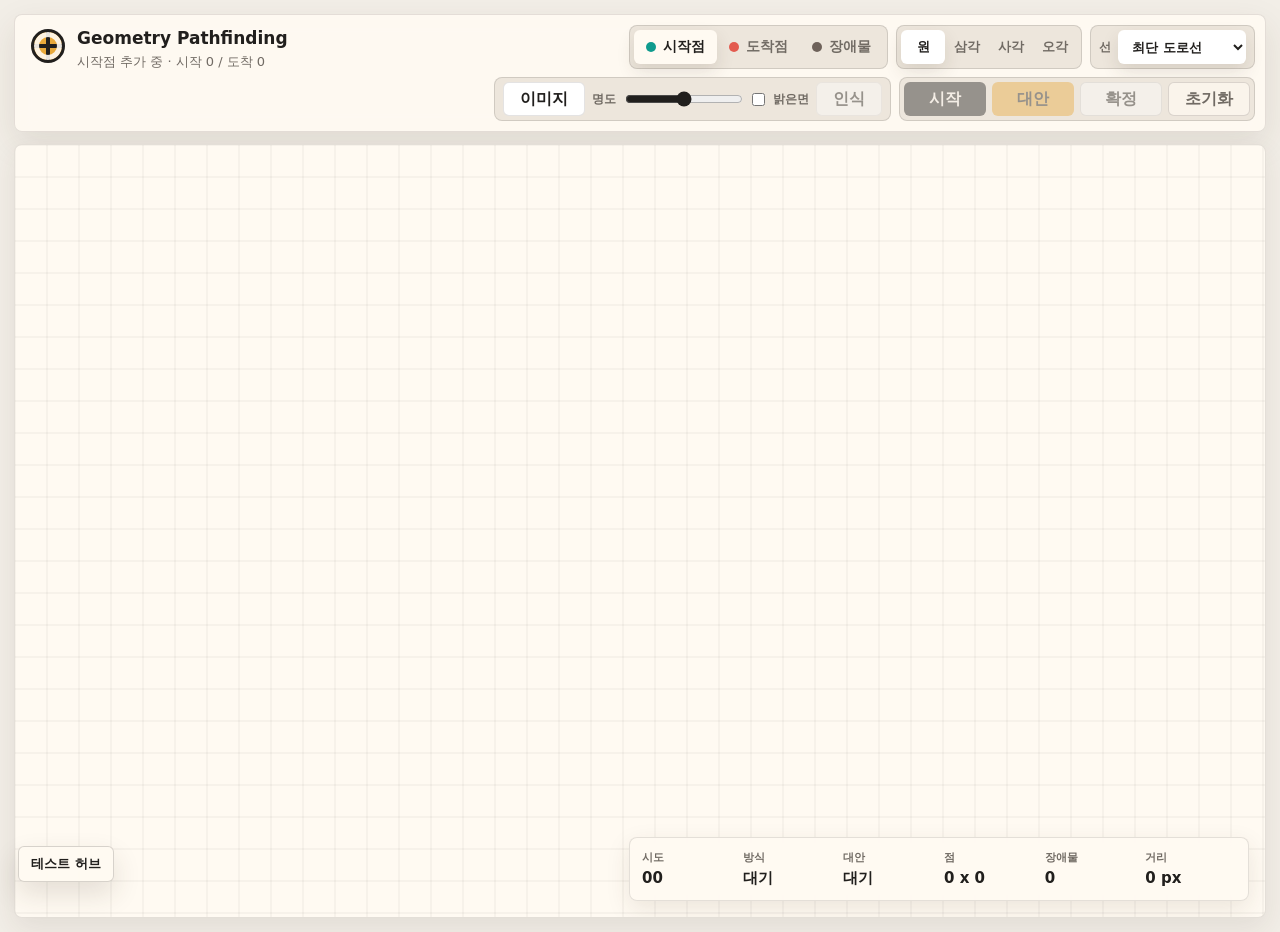
==== labs/realtime-geometry-pathfinding/index.html @ 37bf5133 "Build Codex Lab static Pages site" ====
<!doctype html>
<html lang="ko">
  <head>
    <meta charset="UTF-8" />
    <meta name="viewport" content="width=device-width, initial-scale=1.0" />
    <title>Realtime Geometry Pathfinding</title>
    <link rel="stylesheet" href="styles.css?v=alt2" />
  </head>
  <body>
    <main class="app-shell">
      <a class="lab-home" href="../../index.html">테스트 허브</a>
      <header class="topbar" aria-label="Geometry pathfinding controls">
        <div class="brand">
          <span class="brand-mark" aria-hidden="true"></span>
          <div>
            <h1>Geometry Pathfinding</h1>
            <p id="statusText">시작점 추가 중 · 시작 0 / 도착 0</p>
          </div>
        </div>

        <div class="toolbar" role="toolbar" aria-label="Point and run controls">
          <div class="mode-group" aria-label="Point mode">
            <button class="mode-button is-active" id="startModeButton" type="button" data-mode="start">
              <span class="dot dot-start" aria-hidden="true"></span>
              시작점
            </button>
            <button class="mode-button" id="endModeButton" type="button" data-mode="end">
              <span class="dot dot-end" aria-hidden="true"></span>
              도착점
            </button>
            <button class="mode-button" id="obstacleModeButton" type="button" data-mode="obstacle">
              <span class="dot dot-obstacle" aria-hidden="true"></span>
              장애물
            </button>
          </div>

          <div class="shape-group" aria-label="Obstacle shape">
            <button class="shape-button is-active" id="circleShapeButton" type="button" data-shape="circle">원</button>
            <button class="shape-button" type="button" data-shape="triangle">삼각</button>
            <button class="shape-button" type="button" data-shape="square">사각</button>
            <button class="shape-button" type="button" data-shape="pentagon">오각</button>
          </div>

          <div class="route-group" aria-label="Route method">
            <label for="routeModeSelect">선</label>
            <select id="routeModeSelect">
              <option value="shortest-road" selected>최단 도로선</option>
              <option value="shortest">최단 그래프</option>
              <option value="straight">직선</option>
              <option value="arc">호</option>
              <option value="dogleg">직교</option>
              <option value="wave">파동</option>
              <option value="probe">탐욕</option>
              <option value="orbit">회전</option>
              <option value="cycle">순환</option>
            </select>
          </div>

          <div class="route-tune" id="routeTunePanel" aria-label="Selected route settings" hidden>
            <div class="route-picker" id="routePicker"></div>
            <label for="clothoidRadiusSlider">반경</label>
            <input id="clothoidRadiusSlider" type="range" min="40" max="180" value="100" />
            <input id="clothoidRadiusValue" type="number" min="40" max="180" value="100" />
          </div>

          <div class="image-group" aria-label="Image obstacle recognition">
            <button class="image-button" id="imageButton" type="button">이미지</button>
            <label for="thresholdSlider">명도</label>
            <input id="thresholdSlider" type="range" min="0" max="255" value="128" />
            <label class="toggle-label" for="brightAreaToggle">
              <input id="brightAreaToggle" type="checkbox" />
              밝은면
            </label>
            <button class="image-button" id="detectImageButton" type="button" disabled>인식</button>
            <input id="imageInput" type="file" accept="image/*" hidden />
          </div>

          <div class="action-group" aria-label="Run controls">
            <button class="run-button" id="runButton" type="button" disabled>시작</button>
            <button class="pattern-button" id="patternButton" type="button" disabled>대안</button>
            <button class="commit-button" id="commitPatternButton" type="button" disabled>확정</button>
            <button class="ghost-button" id="resetButton" type="button">초기화</button>
          </div>
        </div>
      </header>

      <section class="stage-wrap" aria-label="Pathfinding stage">
        <canvas id="stage" aria-label="Pathfinding canvas"></canvas>

        <aside class="readout" aria-label="Attempt readout">
          <dl>
            <div>
              <dt>시도</dt>
              <dd id="attemptText">00</dd>
            </div>
            <div>
              <dt>방식</dt>
              <dd id="strategyText">대기</dd>
            </div>
            <div>
              <dt>대안</dt>
              <dd id="patternText">대기</dd>
            </div>
            <div>
              <dt>점</dt>
              <dd id="countText">0 x 0</dd>
            </div>
            <div>
              <dt>장애물</dt>
              <dd id="obstacleText">0</dd>
            </div>
            <div>
              <dt>거리</dt>
              <dd id="distanceText">0 px</dd>
            </div>
          </dl>
        </aside>
      </section>
    </main>

    <script src="app.js?v=alt2"></script>
  </body>
</html>
---- labs/realtime-geometry-pathfinding/styles.css ----
:root {
  color-scheme: light;
  --bg: #f5f1ea;
  --surface: #fffaf2;
  --ink: #211f1d;
  --muted: #716b64;
  --line: #d9d0c4;
  --grid: rgba(33, 31, 29, 0.07);
  --panel: rgba(255, 250, 242, 0.92);
  --control: #ede6dc;
  --start: #0f9b8e;
  --end: #e35b4f;
  --route: #2f6df6;
  --amber: #e9a93a;
  --shadow: 0 12px 34px rgba(64, 49, 32, 0.1);
}

* {
  box-sizing: border-box;
}

body {
  margin: 0;
  min-height: 100vh;
  background: #f2eee7;
  color: var(--ink);
  font-family:
    Inter, ui-sans-serif, system-ui, -apple-system, BlinkMacSystemFont, "Segoe UI",
    sans-serif;
}

button {
  border: 0;
  color: inherit;
  font: inherit;
}

.app-shell {
  display: grid;
  grid-template-rows: auto minmax(0, 1fr);
  gap: 12px;
  min-height: 100vh;
  padding: 14px;
}

.lab-home {
  position: fixed;
  left: 18px;
  bottom: 18px;
  z-index: 20;
  display: inline-flex;
  align-items: center;
  justify-content: center;
  min-height: 36px;
  padding: 7px 12px;
  border: 1px solid rgba(33, 31, 29, 0.18);
  border-radius: 6px;
  background: rgba(255, 250, 242, 0.94);
  color: var(--ink);
  box-shadow: 0 12px 28px rgba(64, 49, 32, 0.14);
  font-size: 13px;
  font-weight: 850;
  text-decoration: none;
  backdrop-filter: blur(10px);
}

.lab-home:hover {
  background: #ffffff;
}

.topbar {
  display: grid;
  grid-template-columns: minmax(210px, auto) minmax(0, 1fr);
  align-items: start;
  gap: 12px;
  min-height: 72px;
  padding: 10px;
  border: 1px solid rgba(33, 31, 29, 0.12);
  border-radius: 8px;
  background: var(--panel);
  box-shadow: var(--shadow);
  backdrop-filter: blur(10px);
}

.brand {
  display: flex;
  align-items: flex-start;
  min-width: 0;
  gap: 12px;
  padding: 4px 6px;
}

.brand-mark {
  width: 34px;
  height: 34px;
  border: 3px solid var(--ink);
  border-radius: 50%;
  background:
    linear-gradient(90deg, transparent 43%, var(--ink) 44% 56%, transparent 57%),
    linear-gradient(0deg, transparent 43%, var(--ink) 44% 56%, transparent 57%),
    var(--amber);
  box-shadow: inset 0 0 0 5px rgba(255, 250, 242, 0.9);
  flex: 0 0 auto;
}

h1,
p {
  margin: 0;
}

h1 {
  font-size: 17px;
  line-height: 1.1;
  font-weight: 800;
}

.brand p {
  margin-top: 5px;
  color: var(--muted);
  font-size: 13px;
}

.toolbar {
  display: flex;
  align-items: center;
  justify-content: flex-end;
  gap: 8px;
  flex-wrap: wrap;
}

.mode-group,
.shape-group,
.route-group,
.route-tune,
.image-group,
.action-group {
  display: grid;
  min-height: 42px;
  padding: 4px;
  border: 1px solid rgba(33, 31, 29, 0.14);
  border-radius: 8px;
  background: var(--control);
}

.mode-group {
  grid-template-columns: repeat(3, minmax(74px, 1fr));
}

.shape-group {
  grid-template-columns: repeat(4, minmax(42px, 1fr));
}

.route-group {
  grid-template-columns: auto minmax(94px, 1fr);
  align-items: center;
  gap: 7px;
  padding: 4px 8px;
}

.route-tune {
  grid-template-columns: minmax(112px, 1fr) auto minmax(100px, 130px) 58px;
  align-items: center;
  gap: 7px;
  padding: 4px 8px;
}

.route-tune[hidden] {
  display: none;
}

.route-picker {
  display: flex;
  gap: 5px;
  min-width: 0;
  max-width: 210px;
  overflow-x: auto;
  scrollbar-width: thin;
}

.route-chip {
  display: inline-flex;
  align-items: center;
  justify-content: center;
  min-width: 56px;
  min-height: 30px;
  padding: 0 9px;
  border: 1px solid rgba(33, 31, 29, 0.12);
  border-radius: 6px;
  background: #ffffff;
  color: var(--ink);
  cursor: pointer;
  font-size: 12px;
  font-weight: 850;
  white-space: nowrap;
}

.route-chip.is-active {
  border-color: rgba(33, 31, 29, 0.42);
  box-shadow: inset 0 -3px 0 var(--route-color, var(--route));
}

.image-group {
  grid-template-columns: auto auto minmax(82px, 118px) auto auto;
  align-items: center;
  gap: 7px;
  padding: 4px 8px;
}

.action-group {
  display: flex;
  align-items: center;
  gap: 6px;
}

.route-group label,
.route-tune label,
.image-group label {
  color: var(--muted);
  font-size: 12px;
  font-weight: 900;
}

.route-tune input[type="range"] {
  width: 100%;
  min-width: 90px;
  accent-color: var(--ink);
}

.route-tune input[type="number"] {
  width: 58px;
  min-height: 32px;
  border: 0;
  border-radius: 6px;
  background: #ffffff;
  color: var(--ink);
  font: inherit;
  font-size: 13px;
  font-weight: 850;
  text-align: center;
  box-shadow: 0 8px 18px rgba(64, 49, 32, 0.1);
}

.image-group .toggle-label {
  display: inline-flex;
  align-items: center;
  gap: 5px;
  white-space: nowrap;
}

.image-group input[type="range"] {
  width: 100%;
  min-width: 82px;
  accent-color: var(--ink);
}

.image-group input[type="checkbox"] {
  accent-color: var(--ink);
}

.route-group select {
  min-height: 34px;
  border: 0;
  border-radius: 6px;
  background: #ffffff;
  color: var(--ink);
  font: inherit;
  font-size: 13px;
  font-weight: 800;
  padding: 0 28px 0 10px;
  box-shadow: 0 8px 18px rgba(64, 49, 32, 0.12);
}

.mode-button,
.shape-button,
.image-button,
.run-button,
.pattern-button,
.commit-button,
.ghost-button {
  min-height: 34px;
  border-radius: 6px;
  cursor: pointer;
  transition:
    transform 160ms ease,
    box-shadow 160ms ease,
    background 160ms ease;
}

.mode-button {
  display: inline-flex;
  align-items: center;
  justify-content: center;
  gap: 7px;
  padding: 0 12px;
  background: transparent;
  color: var(--muted);
  font-size: 14px;
  font-weight: 700;
}

.shape-button {
  display: inline-flex;
  align-items: center;
  justify-content: center;
  min-width: 42px;
  padding: 0 9px;
  border-radius: 6px;
  background: transparent;
  color: var(--muted);
  font-size: 13px;
  font-weight: 800;
}

.mode-button.is-active {
  background: var(--surface);
  color: var(--ink);
  box-shadow: 0 8px 18px rgba(64, 49, 32, 0.12);
}

.shape-button.is-active {
  background: #ffffff;
  color: var(--ink);
  box-shadow: 0 8px 18px rgba(64, 49, 32, 0.12);
}

.dot {
  width: 10px;
  height: 10px;
  border-radius: 50%;
  flex: 0 0 auto;
}

.dot-start {
  background: var(--start);
}

.dot-end {
  background: var(--end);
}

.dot-obstacle {
  background: #6e625a;
}

.run-button,
.image-button,
.pattern-button,
.commit-button,
.ghost-button {
  display: inline-flex;
  align-items: center;
  justify-content: center;
  min-width: 82px;
  padding: 0 16px;
  font-weight: 800;
}

.run-button {
  background: var(--ink);
  color: #fffaf2;
}

.image-button {
  min-width: 66px;
  background: #ffffff;
  border: 1px solid rgba(33, 31, 29, 0.12);
  color: var(--ink);
}

.pattern-button {
  background: var(--amber);
  color: var(--ink);
}

.commit-button {
  background: #ffffff;
  border: 1px solid rgba(33, 31, 29, 0.18);
  color: var(--ink);
}

.run-button:disabled,
.image-button:disabled,
.pattern-button:disabled,
.commit-button:disabled {
  cursor: not-allowed;
  opacity: 0.42;
}

.ghost-button {
  border: 1px solid rgba(33, 31, 29, 0.15);
  background: rgba(255, 250, 242, 0.72);
  color: var(--muted);
}

.mode-button:not(:disabled):hover,
.shape-button:not(:disabled):hover,
.image-button:not(:disabled):hover,
.run-button:not(:disabled):hover,
.pattern-button:not(:disabled):hover,
.commit-button:not(:disabled):hover,
.ghost-button:not(:disabled):hover {
  transform: translateY(-1px);
}

.stage-wrap {
  position: relative;
  min-height: 0;
  overflow: hidden;
  border: 1px solid rgba(33, 31, 29, 0.12);
  border-radius: 8px;
  background: var(--surface);
  box-shadow: 0 10px 28px rgba(64, 49, 32, 0.09);
}

#stage {
  display: block;
  width: 100%;
  height: 100%;
  min-height: calc(100vh - 128px);
  cursor: crosshair;
  touch-action: none;
}

.readout {
  position: absolute;
  right: 16px;
  bottom: 16px;
  width: min(620px, calc(100% - 32px));
  padding: 12px;
  border: 1px solid rgba(33, 31, 29, 0.12);
  border-radius: 8px;
  background: rgba(255, 250, 242, 0.9);
  box-shadow: 0 8px 24px rgba(64, 49, 32, 0.1);
  backdrop-filter: blur(10px);
}

.readout dl {
  display: grid;
  grid-template-columns: repeat(6, minmax(0, 1fr));
  gap: 10px;
  margin: 0;
}

.readout div {
  min-width: 0;
}

.readout dt {
  color: var(--muted);
  font-size: 11px;
  font-weight: 800;
}

.readout dd {
  overflow: hidden;
  margin: 4px 0 0;
  text-overflow: ellipsis;
  white-space: nowrap;
  font-size: 15px;
  font-weight: 850;
}

@media (max-width: 760px) {
  .app-shell {
    gap: 12px;
    padding: 10px;
  }

  .topbar {
    grid-template-columns: 1fr;
    align-items: stretch;
  }

  .brand {
    min-width: 0;
  }

  .toolbar {
    justify-content: stretch;
  }

  .mode-group {
    grid-template-columns: repeat(3, minmax(0, 1fr));
    width: 100%;
  }

  .shape-group {
    width: 100%;
  }

  .route-group,
  .route-tune,
  .image-group,
  .action-group {
    width: 100%;
  }

  .route-tune {
    grid-template-columns: minmax(120px, 1fr) auto minmax(110px, 1fr) 58px;
  }

  .route-picker {
    max-width: none;
  }

  .image-group {
    grid-template-columns: auto auto minmax(110px, 1fr) auto auto;
  }

  .run-button,
  .image-button,
  .pattern-button,
  .commit-button,
  .ghost-button {
    flex: 1 1 120px;
  }

  #stage {
    min-height: max(320px, calc(100vh - 310px));
  }

  .readout {
    left: 10px;
    right: 10px;
    bottom: 10px;
    width: auto;
  }
}
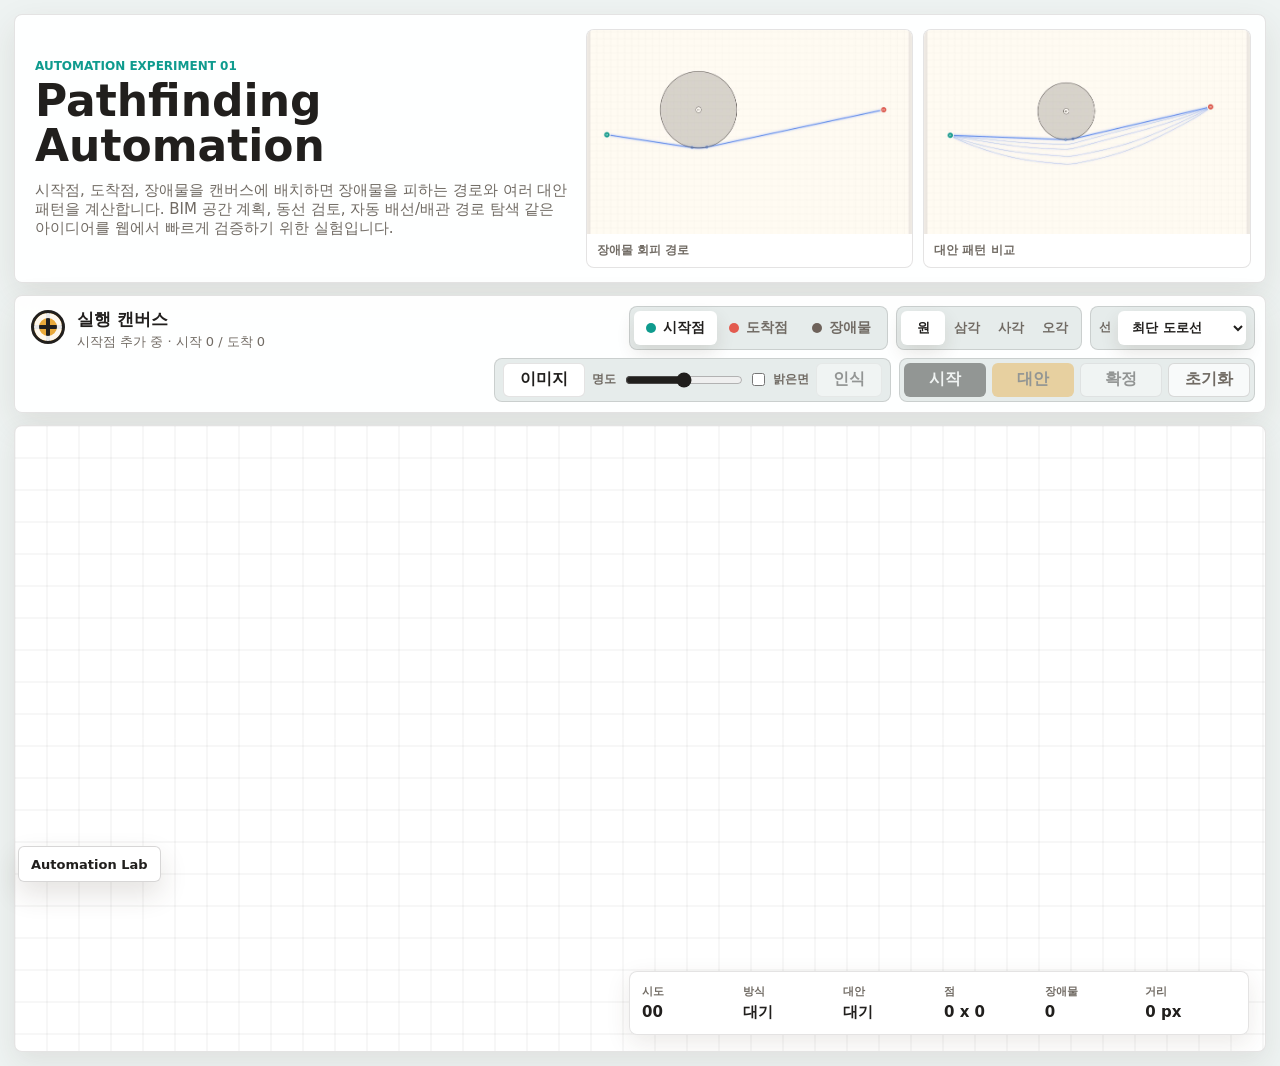
==== commit 5ae608ca: "Rebrand as Automation Lab with visual explanations" ====
--- a/labs/realtime-geometry-pathfinding/index.html
+++ b/labs/realtime-geometry-pathfinding/index.html
@@ -3,23 +3,45 @@
   <head>
     <meta charset="UTF-8" />
     <meta name="viewport" content="width=device-width, initial-scale=1.0" />
-    <title>Realtime Geometry Pathfinding</title>
-    <link rel="stylesheet" href="styles.css?v=alt2" />
+    <title>Automation Lab | Pathfinding Automation</title>
+    <link rel="stylesheet" href="styles.css?v=automation1" />
   </head>
   <body>
     <main class="app-shell">
-      <a class="lab-home" href="../../index.html">테스트 허브</a>
-      <header class="topbar" aria-label="Geometry pathfinding controls">
+      <a class="lab-home" href="../../index.html">Automation Lab</a>
+
+      <section class="lab-brief" aria-labelledby="briefTitle">
+        <div class="brief-copy">
+          <p class="brief-kicker">Automation Experiment 01</p>
+          <h1 id="briefTitle">Pathfinding Automation</h1>
+          <p>
+            시작점, 도착점, 장애물을 캔버스에 배치하면 장애물을 피하는 경로와 여러 대안 패턴을 계산합니다.
+            BIM 공간 계획, 동선 검토, 자동 배선/배관 경로 탐색 같은 아이디어를 웹에서 빠르게 검증하기 위한 실험입니다.
+          </p>
+        </div>
+        <div class="brief-media" aria-label="실험 결과 이미지">
+          <figure>
+            <img src="polished-preview.png" alt="장애물을 피해 계산된 경로 미리보기" />
+            <figcaption>장애물 회피 경로</figcaption>
+          </figure>
+          <figure>
+            <img src="alternative-preview.png" alt="대안 경로가 여러 색상으로 표시된 미리보기" />
+            <figcaption>대안 패턴 비교</figcaption>
+          </figure>
+        </div>
+      </section>
+
+      <header class="topbar" aria-label="경로 찾기 자동화 컨트롤">
         <div class="brand">
           <span class="brand-mark" aria-hidden="true"></span>
           <div>
-            <h1>Geometry Pathfinding</h1>
+            <h2>실행 캔버스</h2>
             <p id="statusText">시작점 추가 중 · 시작 0 / 도착 0</p>
           </div>
         </div>
 
-        <div class="toolbar" role="toolbar" aria-label="Point and run controls">
-          <div class="mode-group" aria-label="Point mode">
+        <div class="toolbar" role="toolbar" aria-label="점 배치와 실행 컨트롤">
+          <div class="mode-group" aria-label="점 배치 모드">
             <button class="mode-button is-active" id="startModeButton" type="button" data-mode="start">
               <span class="dot dot-start" aria-hidden="true"></span>
               시작점
@@ -34,14 +56,14 @@
             </button>
           </div>
 
-          <div class="shape-group" aria-label="Obstacle shape">
+          <div class="shape-group" aria-label="장애물 형태">
             <button class="shape-button is-active" id="circleShapeButton" type="button" data-shape="circle">원</button>
             <button class="shape-button" type="button" data-shape="triangle">삼각</button>
             <button class="shape-button" type="button" data-shape="square">사각</button>
             <button class="shape-button" type="button" data-shape="pentagon">오각</button>
           </div>
 
-          <div class="route-group" aria-label="Route method">
+          <div class="route-group" aria-label="경로 방식">
             <label for="routeModeSelect">선</label>
             <select id="routeModeSelect">
               <option value="shortest-road" selected>최단 도로선</option>
@@ -56,14 +78,14 @@
             </select>
           </div>
 
-          <div class="route-tune" id="routeTunePanel" aria-label="Selected route settings" hidden>
+          <div class="route-tune" id="routeTunePanel" aria-label="선택 경로 설정" hidden>
             <div class="route-picker" id="routePicker"></div>
             <label for="clothoidRadiusSlider">반경</label>
             <input id="clothoidRadiusSlider" type="range" min="40" max="180" value="100" />
             <input id="clothoidRadiusValue" type="number" min="40" max="180" value="100" />
           </div>
 
-          <div class="image-group" aria-label="Image obstacle recognition">
+          <div class="image-group" aria-label="이미지 장애물 인식">
             <button class="image-button" id="imageButton" type="button">이미지</button>
             <label for="thresholdSlider">명도</label>
             <input id="thresholdSlider" type="range" min="0" max="255" value="128" />
@@ -75,7 +97,7 @@
             <input id="imageInput" type="file" accept="image/*" hidden />
           </div>
 
-          <div class="action-group" aria-label="Run controls">
+          <div class="action-group" aria-label="실행 컨트롤">
             <button class="run-button" id="runButton" type="button" disabled>시작</button>
             <button class="pattern-button" id="patternButton" type="button" disabled>대안</button>
             <button class="commit-button" id="commitPatternButton" type="button" disabled>확정</button>
@@ -84,10 +106,10 @@
         </div>
       </header>
 
-      <section class="stage-wrap" aria-label="Pathfinding stage">
-        <canvas id="stage" aria-label="Pathfinding canvas"></canvas>
+      <section class="stage-wrap" aria-label="경로 찾기 실행 영역">
+        <canvas id="stage" aria-label="경로 찾기 캔버스"></canvas>
 
-        <aside class="readout" aria-label="Attempt readout">
+        <aside class="readout" aria-label="실행 결과 요약">
           <dl>
             <div>
               <dt>시도</dt>
--- a/labs/realtime-geometry-pathfinding/styles.css
+++ b/labs/realtime-geometry-pathfinding/styles.css
@@ -1,13 +1,13 @@
 :root {
   color-scheme: light;
-  --bg: #f5f1ea;
-  --surface: #fffaf2;
+  --bg: #eef3f2;
+  --surface: #ffffff;
   --ink: #211f1d;
   --muted: #716b64;
-  --line: #d9d0c4;
+  --line: #cfd9d7;
   --grid: rgba(33, 31, 29, 0.07);
-  --panel: rgba(255, 250, 242, 0.92);
-  --control: #ede6dc;
+  --panel: rgba(255, 255, 255, 0.94);
+  --control: #e6eceb;
   --start: #0f9b8e;
   --end: #e35b4f;
   --route: #2f6df6;
@@ -22,7 +22,7 @@
 body {
   margin: 0;
   min-height: 100vh;
-  background: #f2eee7;
+  background: var(--bg);
   color: var(--ink);
   font-family:
     Inter, ui-sans-serif, system-ui, -apple-system, BlinkMacSystemFont, "Segoe UI",
@@ -37,7 +37,7 @@
 
 .app-shell {
   display: grid;
-  grid-template-rows: auto minmax(0, 1fr);
+  grid-template-rows: auto auto minmax(0, 1fr);
   gap: 12px;
   min-height: 100vh;
   padding: 14px;
@@ -55,7 +55,7 @@
   padding: 7px 12px;
   border: 1px solid rgba(33, 31, 29, 0.18);
   border-radius: 6px;
-  background: rgba(255, 250, 242, 0.94);
+  background: rgba(255, 255, 255, 0.94);
   color: var(--ink);
   box-shadow: 0 12px 28px rgba(64, 49, 32, 0.14);
   font-size: 13px;
@@ -66,6 +66,74 @@
 
 .lab-home:hover {
   background: #ffffff;
+}
+
+.lab-brief {
+  display: grid;
+  grid-template-columns: minmax(280px, 0.9fr) minmax(320px, 1.1fr);
+  gap: 12px;
+  align-items: stretch;
+  padding: 14px;
+  border: 1px solid rgba(33, 31, 29, 0.12);
+  border-radius: 8px;
+  background: var(--panel);
+  box-shadow: var(--shadow);
+}
+
+.brief-copy {
+  align-self: center;
+  max-width: 760px;
+  padding: 6px;
+}
+
+.brief-kicker {
+  margin: 0 0 6px;
+  color: var(--start);
+  font-size: 12px;
+  font-weight: 900;
+  text-transform: uppercase;
+}
+
+.brief-copy h1 {
+  margin: 0;
+  font-size: clamp(26px, 4vw, 44px);
+  line-height: 1.02;
+  letter-spacing: 0;
+}
+
+.brief-copy p:not(.brief-kicker) {
+  margin-top: 12px;
+  max-width: 68ch;
+  color: var(--muted);
+  font-size: 15px;
+}
+
+.brief-media {
+  display: grid;
+  grid-template-columns: repeat(2, minmax(0, 1fr));
+  gap: 10px;
+}
+
+.brief-media figure {
+  overflow: hidden;
+  margin: 0;
+  border: 1px solid rgba(33, 31, 29, 0.12);
+  border-radius: 8px;
+  background: #ffffff;
+}
+
+.brief-media img {
+  display: block;
+  width: 100%;
+  aspect-ratio: 16 / 10;
+  object-fit: cover;
+}
+
+.brief-media figcaption {
+  padding: 8px 10px;
+  color: var(--muted);
+  font-size: 12px;
+  font-weight: 850;
 }
 
 .topbar {
@@ -99,16 +167,18 @@
     linear-gradient(90deg, transparent 43%, var(--ink) 44% 56%, transparent 57%),
     linear-gradient(0deg, transparent 43%, var(--ink) 44% 56%, transparent 57%),
     var(--amber);
-  box-shadow: inset 0 0 0 5px rgba(255, 250, 242, 0.9);
+  box-shadow: inset 0 0 0 5px rgba(255, 255, 255, 0.9);
   flex: 0 0 auto;
 }
 
 h1,
+h2,
 p {
   margin: 0;
 }
 
-h1 {
+h1,
+h2 {
   font-size: 17px;
   line-height: 1.1;
   font-weight: 800;
@@ -357,7 +427,7 @@
 
 .run-button {
   background: var(--ink);
-  color: #fffaf2;
+  color: #ffffff;
 }
 
 .image-button {
@@ -388,7 +458,7 @@
 
 .ghost-button {
   border: 1px solid rgba(33, 31, 29, 0.15);
-  background: rgba(255, 250, 242, 0.72);
+  background: rgba(255, 255, 255, 0.72);
   color: var(--muted);
 }
 
@@ -416,7 +486,7 @@
   display: block;
   width: 100%;
   height: 100%;
-  min-height: calc(100vh - 128px);
+  min-height: calc(100vh - 360px);
   cursor: crosshair;
   touch-action: none;
 }
@@ -429,7 +499,7 @@
   padding: 12px;
   border: 1px solid rgba(33, 31, 29, 0.12);
   border-radius: 8px;
-  background: rgba(255, 250, 242, 0.9);
+  background: rgba(255, 255, 255, 0.92);
   box-shadow: 0 8px 24px rgba(64, 49, 32, 0.1);
   backdrop-filter: blur(10px);
 }
@@ -471,6 +541,14 @@
     align-items: stretch;
   }
 
+  .lab-brief {
+    grid-template-columns: 1fr;
+  }
+
+  .brief-media {
+    grid-template-columns: 1fr;
+  }
+
   .brand {
     min-width: 0;
   }
@@ -516,7 +594,7 @@
   }
 
   #stage {
-    min-height: max(320px, calc(100vh - 310px));
+    min-height: max(340px, calc(100vh - 560px));
   }
 
   .readout {
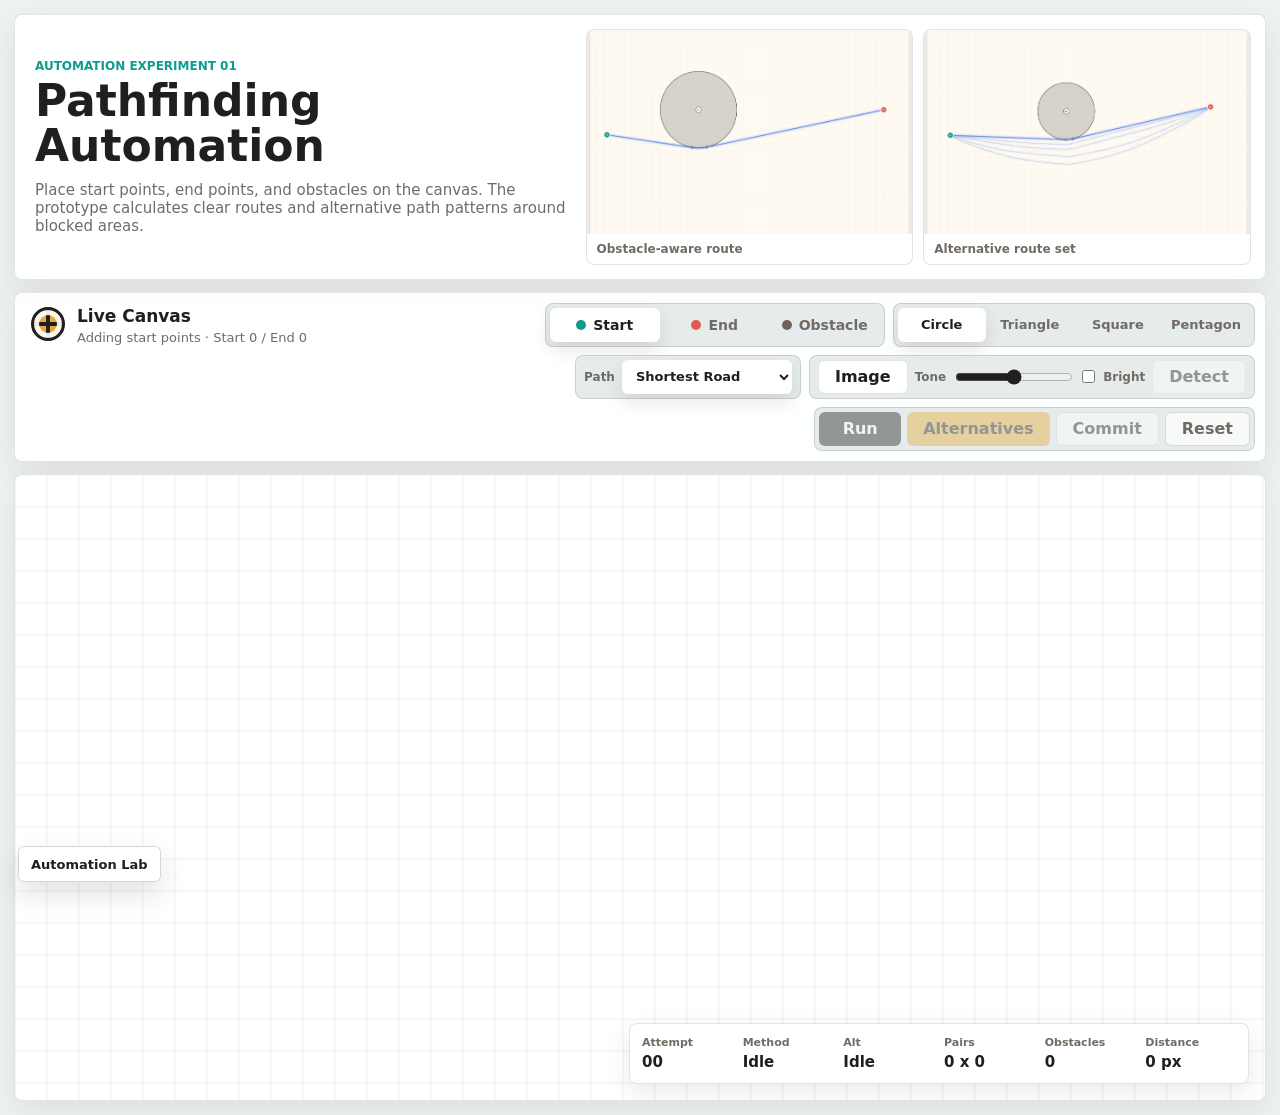
==== commit 522b07e6: "Simplify Automation Lab public UI in English" ====
--- a/labs/realtime-geometry-pathfinding/index.html
+++ b/labs/realtime-geometry-pathfinding/index.html
@@ -1,10 +1,10 @@
 <!doctype html>
-<html lang="ko">
+<html lang="en">
   <head>
     <meta charset="UTF-8" />
     <meta name="viewport" content="width=device-width, initial-scale=1.0" />
     <title>Automation Lab | Pathfinding Automation</title>
-    <link rel="stylesheet" href="styles.css?v=automation1" />
+    <link rel="stylesheet" href="styles.css?v=automation2" />
   </head>
   <body>
     <main class="app-shell">
@@ -15,124 +15,123 @@
           <p class="brief-kicker">Automation Experiment 01</p>
           <h1 id="briefTitle">Pathfinding Automation</h1>
           <p>
-            시작점, 도착점, 장애물을 캔버스에 배치하면 장애물을 피하는 경로와 여러 대안 패턴을 계산합니다.
-            BIM 공간 계획, 동선 검토, 자동 배선/배관 경로 탐색 같은 아이디어를 웹에서 빠르게 검증하기 위한 실험입니다.
+            Place start points, end points, and obstacles on the canvas. The prototype calculates clear routes and alternative path patterns around blocked areas.
           </p>
         </div>
-        <div class="brief-media" aria-label="실험 결과 이미지">
+        <div class="brief-media" aria-label="Experiment preview images">
           <figure>
-            <img src="polished-preview.png" alt="장애물을 피해 계산된 경로 미리보기" />
-            <figcaption>장애물 회피 경로</figcaption>
+            <img src="polished-preview.png" alt="Route generated around obstacles" />
+            <figcaption>Obstacle-aware route</figcaption>
           </figure>
           <figure>
-            <img src="alternative-preview.png" alt="대안 경로가 여러 색상으로 표시된 미리보기" />
-            <figcaption>대안 패턴 비교</figcaption>
+            <img src="alternative-preview.png" alt="Alternative paths shown in different colors" />
+            <figcaption>Alternative route set</figcaption>
           </figure>
         </div>
       </section>
 
-      <header class="topbar" aria-label="경로 찾기 자동화 컨트롤">
+      <header class="topbar" aria-label="Pathfinding automation controls">
         <div class="brand">
           <span class="brand-mark" aria-hidden="true"></span>
           <div>
-            <h2>실행 캔버스</h2>
-            <p id="statusText">시작점 추가 중 · 시작 0 / 도착 0</p>
+            <h2>Live Canvas</h2>
+            <p id="statusText">Adding start points · Start 0 / End 0</p>
           </div>
         </div>
 
-        <div class="toolbar" role="toolbar" aria-label="점 배치와 실행 컨트롤">
-          <div class="mode-group" aria-label="점 배치 모드">
+        <div class="toolbar" role="toolbar" aria-label="Placement and run controls">
+          <div class="mode-group" aria-label="Placement mode">
             <button class="mode-button is-active" id="startModeButton" type="button" data-mode="start">
               <span class="dot dot-start" aria-hidden="true"></span>
-              시작점
+              Start
             </button>
             <button class="mode-button" id="endModeButton" type="button" data-mode="end">
               <span class="dot dot-end" aria-hidden="true"></span>
-              도착점
+              End
             </button>
             <button class="mode-button" id="obstacleModeButton" type="button" data-mode="obstacle">
               <span class="dot dot-obstacle" aria-hidden="true"></span>
-              장애물
+              Obstacle
             </button>
           </div>
 
-          <div class="shape-group" aria-label="장애물 형태">
-            <button class="shape-button is-active" id="circleShapeButton" type="button" data-shape="circle">원</button>
-            <button class="shape-button" type="button" data-shape="triangle">삼각</button>
-            <button class="shape-button" type="button" data-shape="square">사각</button>
-            <button class="shape-button" type="button" data-shape="pentagon">오각</button>
+          <div class="shape-group" aria-label="Obstacle shape">
+            <button class="shape-button is-active" id="circleShapeButton" type="button" data-shape="circle">Circle</button>
+            <button class="shape-button" type="button" data-shape="triangle">Triangle</button>
+            <button class="shape-button" type="button" data-shape="square">Square</button>
+            <button class="shape-button" type="button" data-shape="pentagon">Pentagon</button>
           </div>
 
-          <div class="route-group" aria-label="경로 방식">
-            <label for="routeModeSelect">선</label>
+          <div class="route-group" aria-label="Route method">
+            <label for="routeModeSelect">Path</label>
             <select id="routeModeSelect">
-              <option value="shortest-road" selected>최단 도로선</option>
-              <option value="shortest">최단 그래프</option>
-              <option value="straight">직선</option>
-              <option value="arc">호</option>
-              <option value="dogleg">직교</option>
-              <option value="wave">파동</option>
-              <option value="probe">탐욕</option>
-              <option value="orbit">회전</option>
-              <option value="cycle">순환</option>
+              <option value="shortest-road" selected>Shortest Road</option>
+              <option value="shortest">Shortest Graph</option>
+              <option value="straight">Straight</option>
+              <option value="arc">Arc</option>
+              <option value="dogleg">Dogleg</option>
+              <option value="wave">Wave</option>
+              <option value="probe">Probe</option>
+              <option value="orbit">Orbit</option>
+              <option value="cycle">Cycle</option>
             </select>
           </div>
 
-          <div class="route-tune" id="routeTunePanel" aria-label="선택 경로 설정" hidden>
+          <div class="route-tune" id="routeTunePanel" aria-label="Selected route settings" hidden>
             <div class="route-picker" id="routePicker"></div>
-            <label for="clothoidRadiusSlider">반경</label>
+            <label for="clothoidRadiusSlider">Radius</label>
             <input id="clothoidRadiusSlider" type="range" min="40" max="180" value="100" />
             <input id="clothoidRadiusValue" type="number" min="40" max="180" value="100" />
           </div>
 
-          <div class="image-group" aria-label="이미지 장애물 인식">
-            <button class="image-button" id="imageButton" type="button">이미지</button>
-            <label for="thresholdSlider">명도</label>
+          <div class="image-group" aria-label="Image obstacle detection">
+            <button class="image-button" id="imageButton" type="button">Image</button>
+            <label for="thresholdSlider">Tone</label>
             <input id="thresholdSlider" type="range" min="0" max="255" value="128" />
             <label class="toggle-label" for="brightAreaToggle">
               <input id="brightAreaToggle" type="checkbox" />
-              밝은면
+              Bright
             </label>
-            <button class="image-button" id="detectImageButton" type="button" disabled>인식</button>
+            <button class="image-button" id="detectImageButton" type="button" disabled>Detect</button>
             <input id="imageInput" type="file" accept="image/*" hidden />
           </div>
 
-          <div class="action-group" aria-label="실행 컨트롤">
-            <button class="run-button" id="runButton" type="button" disabled>시작</button>
-            <button class="pattern-button" id="patternButton" type="button" disabled>대안</button>
-            <button class="commit-button" id="commitPatternButton" type="button" disabled>확정</button>
-            <button class="ghost-button" id="resetButton" type="button">초기화</button>
+          <div class="action-group" aria-label="Run controls">
+            <button class="run-button" id="runButton" type="button" disabled>Run</button>
+            <button class="pattern-button" id="patternButton" type="button" disabled>Alternatives</button>
+            <button class="commit-button" id="commitPatternButton" type="button" disabled>Commit</button>
+            <button class="ghost-button" id="resetButton" type="button">Reset</button>
           </div>
         </div>
       </header>
 
-      <section class="stage-wrap" aria-label="경로 찾기 실행 영역">
-        <canvas id="stage" aria-label="경로 찾기 캔버스"></canvas>
+      <section class="stage-wrap" aria-label="Pathfinding stage">
+        <canvas id="stage" aria-label="Pathfinding canvas"></canvas>
 
-        <aside class="readout" aria-label="실행 결과 요약">
+        <aside class="readout" aria-label="Run readout">
           <dl>
             <div>
-              <dt>시도</dt>
+              <dt>Attempt</dt>
               <dd id="attemptText">00</dd>
             </div>
             <div>
-              <dt>방식</dt>
-              <dd id="strategyText">대기</dd>
+              <dt>Method</dt>
+              <dd id="strategyText">Idle</dd>
             </div>
             <div>
-              <dt>대안</dt>
-              <dd id="patternText">대기</dd>
+              <dt>Alt</dt>
+              <dd id="patternText">Idle</dd>
             </div>
             <div>
-              <dt>점</dt>
+              <dt>Pairs</dt>
               <dd id="countText">0 x 0</dd>
             </div>
             <div>
-              <dt>장애물</dt>
+              <dt>Obstacles</dt>
               <dd id="obstacleText">0</dd>
             </div>
             <div>
-              <dt>거리</dt>
+              <dt>Distance</dt>
               <dd id="distanceText">0 px</dd>
             </div>
           </dl>
@@ -140,6 +139,6 @@
       </section>
     </main>
 
-    <script src="app.js?v=alt2"></script>
+    <script src="app.js?v=automation2"></script>
   </body>
 </html>
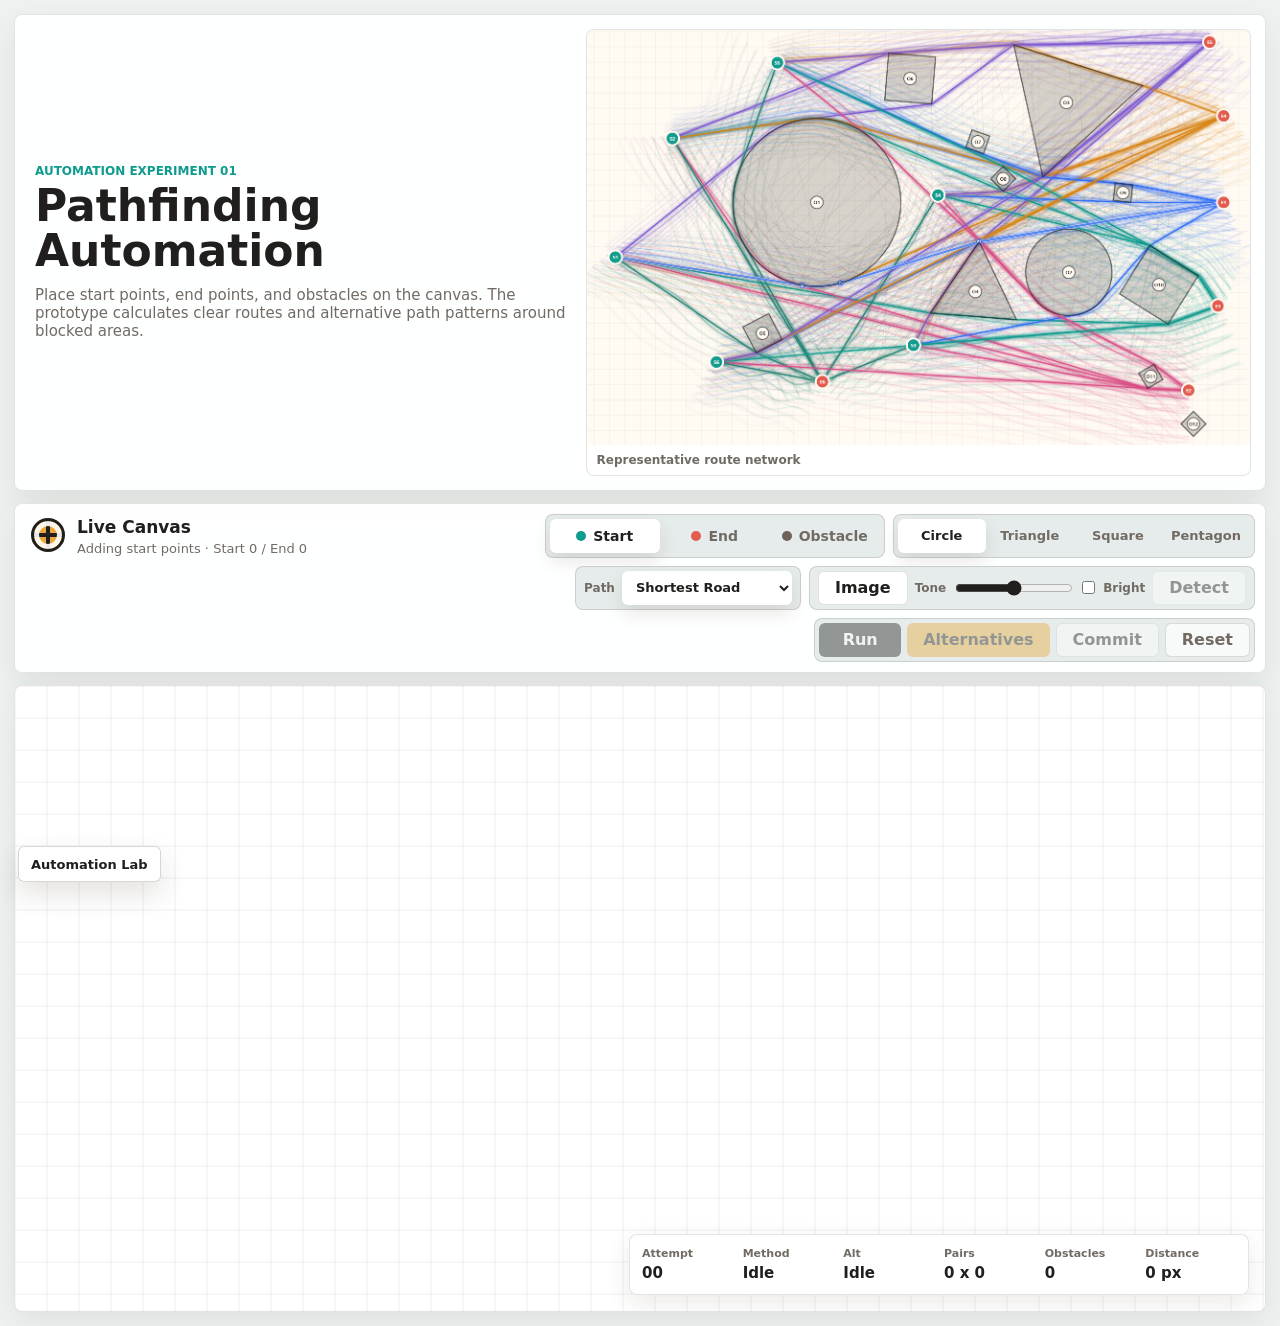
==== commit bd26af4a: "Use English representative pathfinding image" ====
--- a/labs/realtime-geometry-pathfinding/index.html
+++ b/labs/realtime-geometry-pathfinding/index.html
@@ -20,12 +20,8 @@
         </div>
         <div class="brief-media" aria-label="Experiment preview images">
           <figure>
-            <img src="polished-preview.png" alt="Route generated around obstacles" />
-            <figcaption>Obstacle-aware route</figcaption>
-          </figure>
-          <figure>
-            <img src="alternative-preview.png" alt="Alternative paths shown in different colors" />
-            <figcaption>Alternative route set</figcaption>
+            <img src="polished-preview.png?v=hero-20260525" alt="Route network generated around obstacles" />
+            <figcaption>Representative route network</figcaption>
           </figure>
         </div>
       </section>
--- a/labs/realtime-geometry-pathfinding/styles.css
+++ b/labs/realtime-geometry-pathfinding/styles.css
@@ -110,7 +110,7 @@
 
 .brief-media {
   display: grid;
-  grid-template-columns: repeat(2, minmax(0, 1fr));
+  grid-template-columns: 1fr;
   gap: 10px;
 }
 
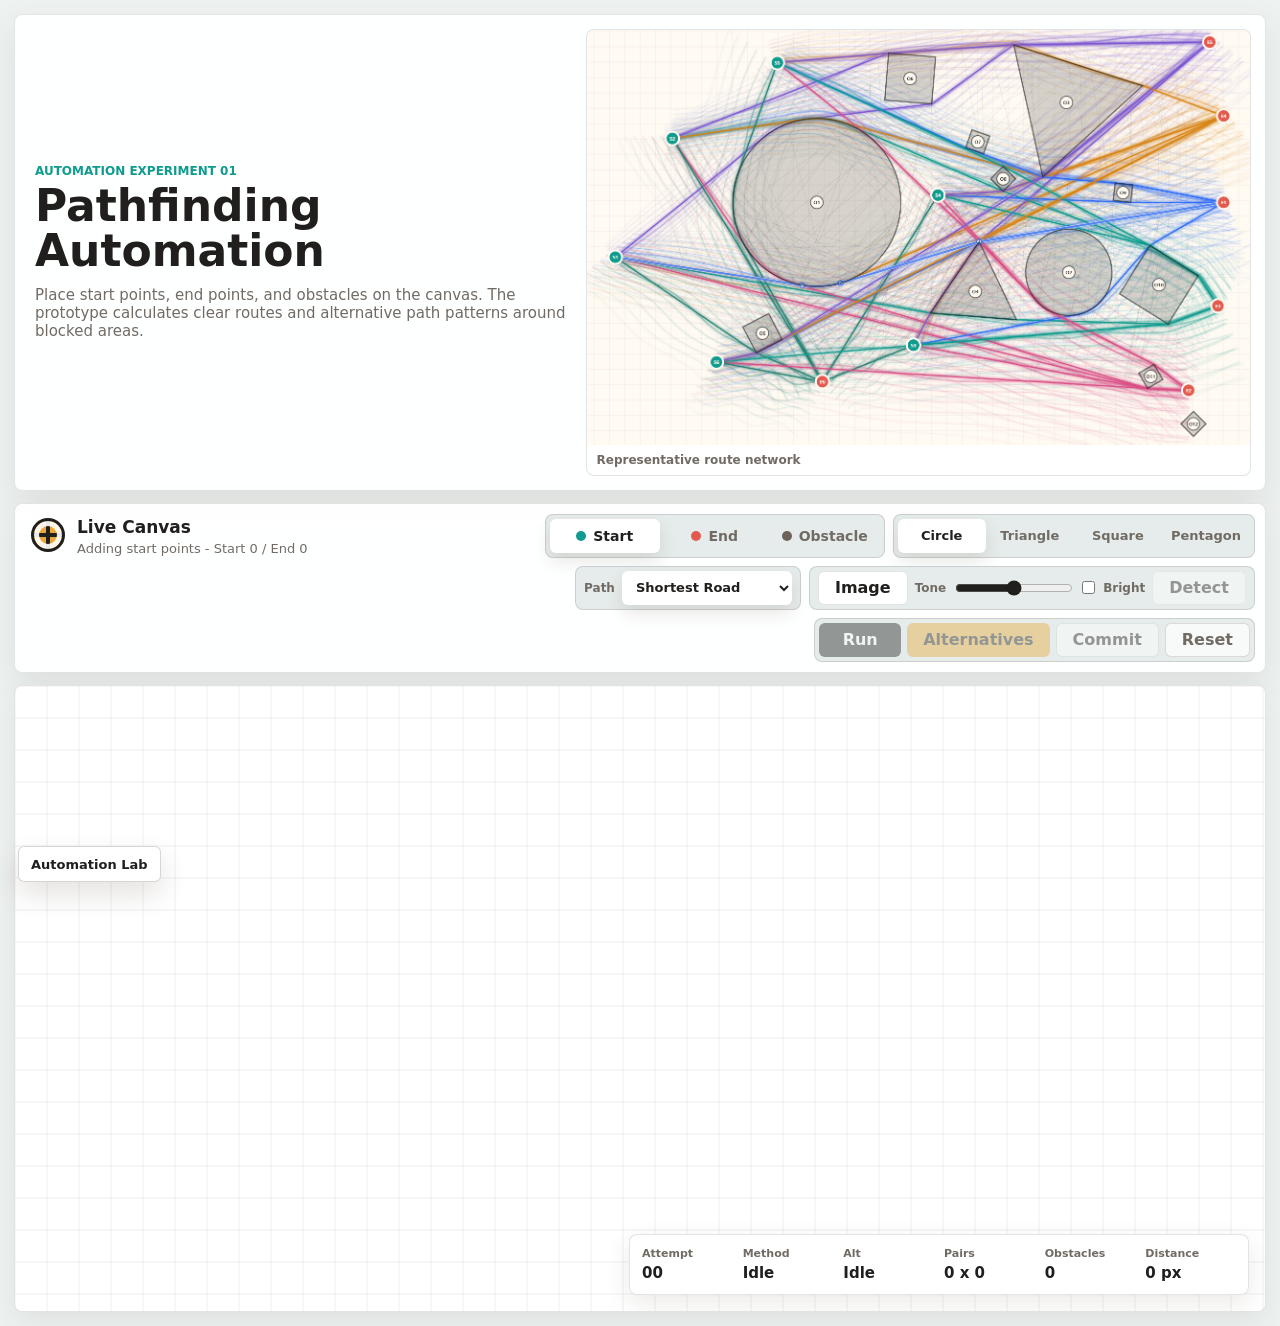
==== commit 4c9fdbb5: "Set representative preview metadata" ====
--- a/labs/realtime-geometry-pathfinding/index.html
+++ b/labs/realtime-geometry-pathfinding/index.html
@@ -4,7 +4,17 @@
     <meta charset="UTF-8" />
     <meta name="viewport" content="width=device-width, initial-scale=1.0" />
     <title>Automation Lab | Pathfinding Automation</title>
-    <link rel="stylesheet" href="styles.css?v=automation2" />
+    <meta name="description" content="A runnable pathfinding automation experiment for route generation around obstacles." />
+    <meta property="og:title" content="Automation Lab | Pathfinding Automation" />
+    <meta property="og:description" content="A runnable pathfinding automation experiment for route generation around obstacles." />
+    <meta property="og:type" content="website" />
+    <meta property="og:url" content="https://onehojoe.github.io/codex-lab/labs/realtime-geometry-pathfinding/" />
+    <meta property="og:image" content="https://onehojoe.github.io/codex-lab/labs/realtime-geometry-pathfinding/polished-preview.png?v=hero-20260525" />
+    <meta name="twitter:card" content="summary_large_image" />
+    <meta name="twitter:title" content="Automation Lab | Pathfinding Automation" />
+    <meta name="twitter:description" content="A runnable pathfinding automation experiment for route generation around obstacles." />
+    <meta name="twitter:image" content="https://onehojoe.github.io/codex-lab/labs/realtime-geometry-pathfinding/polished-preview.png?v=hero-20260525" />
+    <link rel="stylesheet" href="styles.css?v=hero-20260525" />
   </head>
   <body>
     <main class="app-shell">
@@ -31,7 +41,7 @@
           <span class="brand-mark" aria-hidden="true"></span>
           <div>
             <h2>Live Canvas</h2>
-            <p id="statusText">Adding start points · Start 0 / End 0</p>
+            <p id="statusText">Adding start points - Start 0 / End 0</p>
           </div>
         </div>
 
@@ -135,6 +145,6 @@
       </section>
     </main>
 
-    <script src="app.js?v=automation2"></script>
+    <script src="app.js?v=hero-20260525"></script>
   </body>
 </html>
